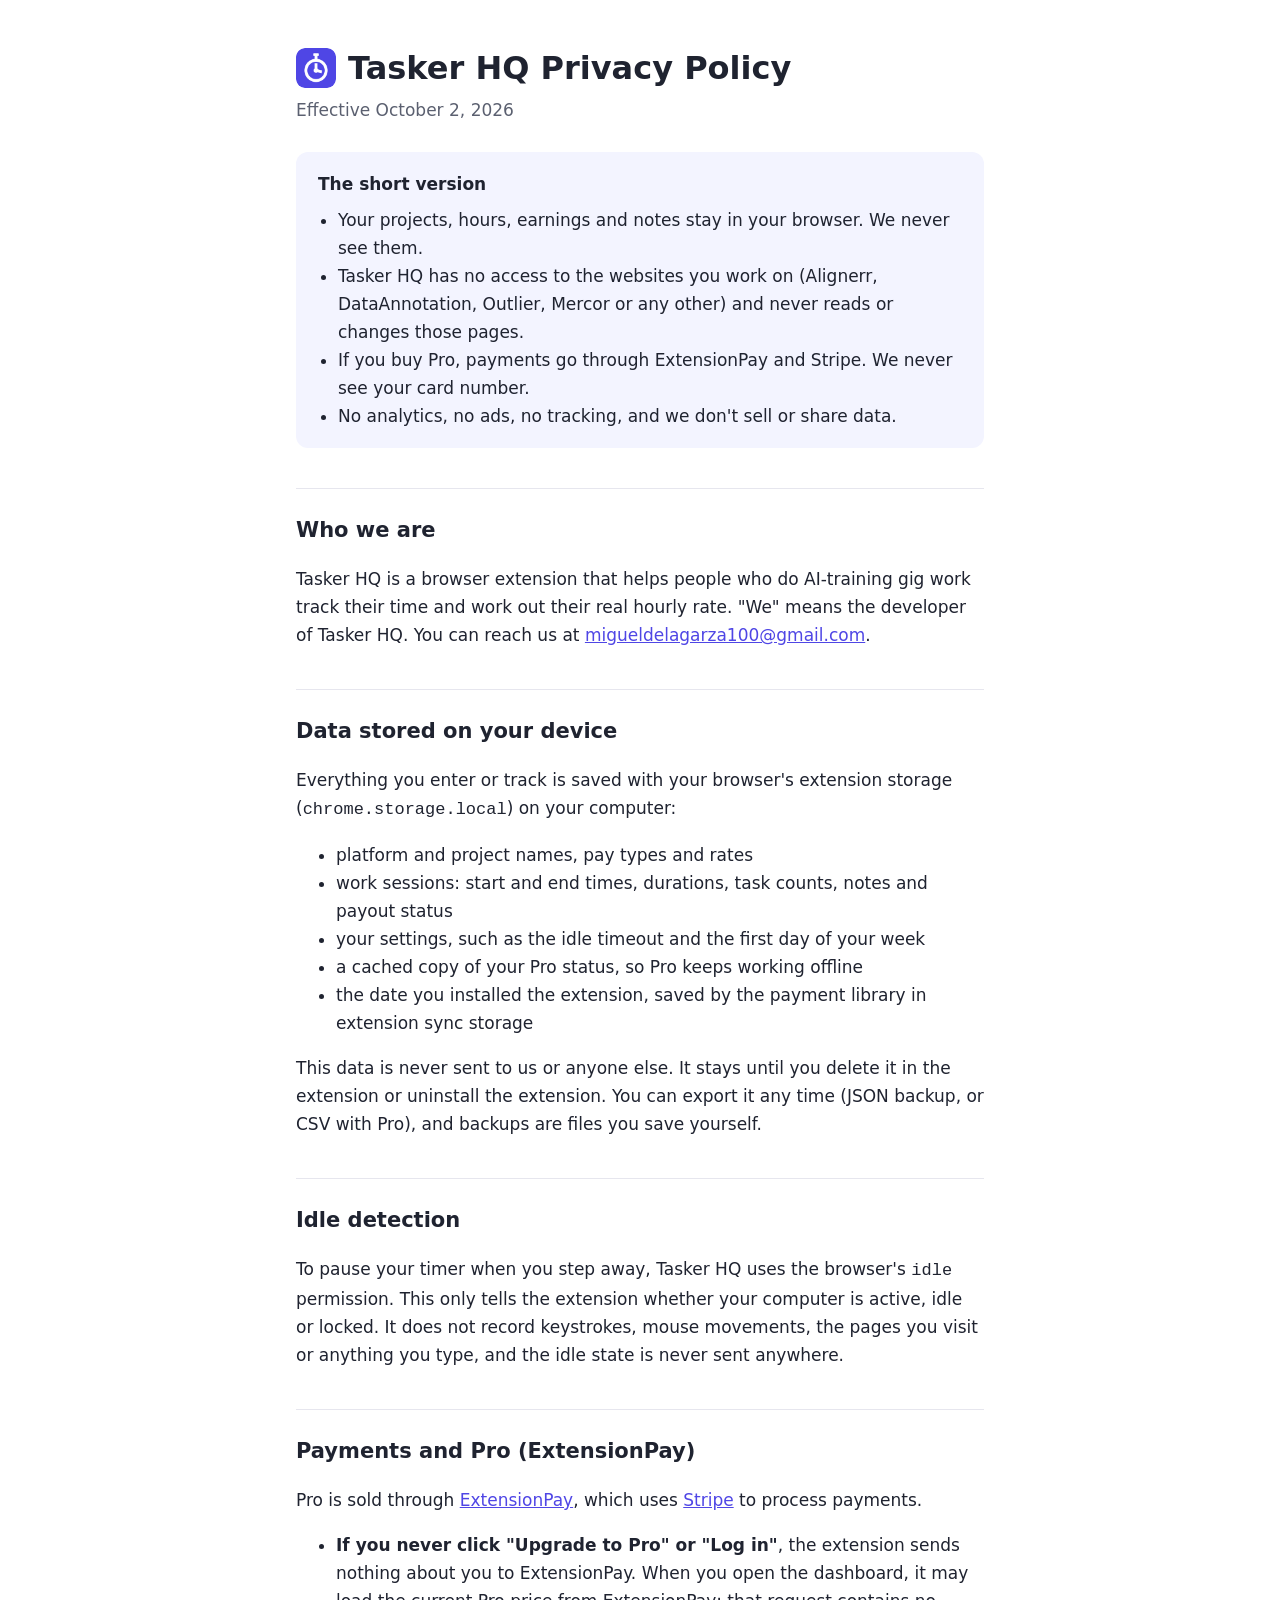
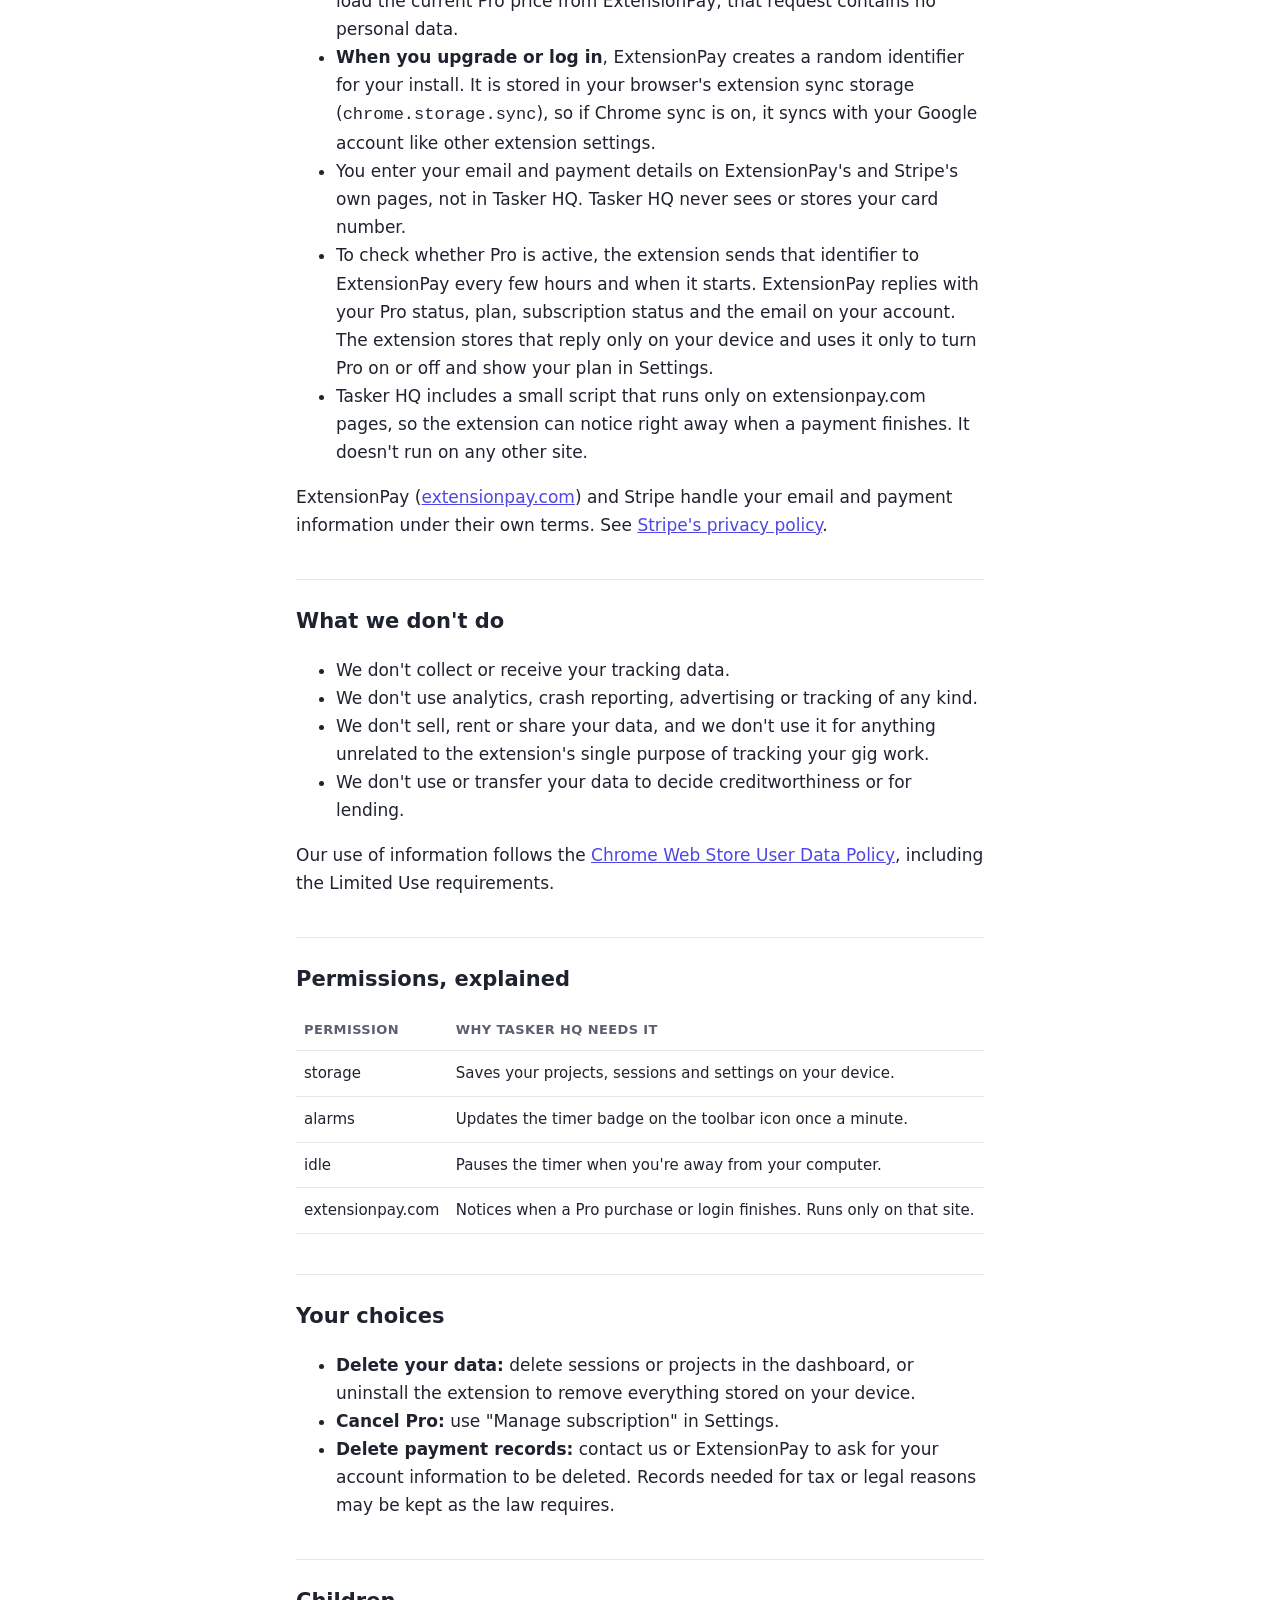
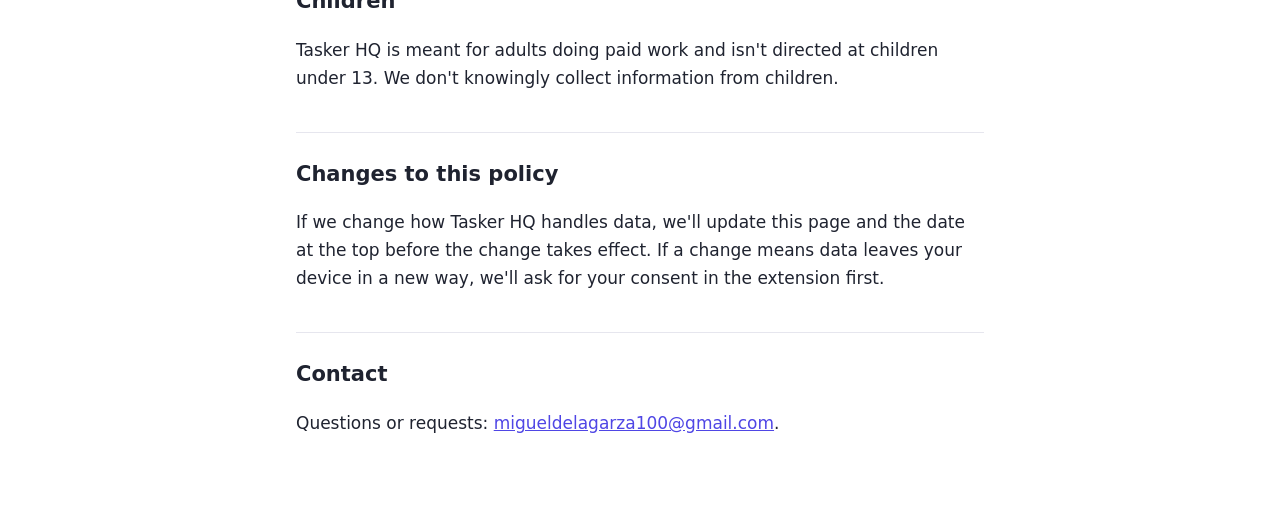
==== privacy.html @ d7910648 "Add Tasker HQ privacy policy and landing page Co-Authored-By: Claude Opus 5.5 <noreply@anthropic.com" ====
<!doctype html>
<html lang="en">
<head>
<meta charset="utf-8">
<meta name="viewport" content="width=device-width, initial-scale=1">
<title>Tasker HQ Privacy Policy</title>
<meta name="description" content="How the Tasker HQ browser extension handles your data.">
<style>
  :root {
    --bg: #ffffff; --text: #1f2330; --muted: #5b6070; --accent: #4f46e5; --rule: #e6e6ee; --callout: #f3f4ff;
    color-scheme: light;
  }
  @media (prefers-color-scheme: dark) {
    :root:not([data-theme="light"]) {
      --bg: #111117; --text: #e9e9f0; --muted: #a0a3b1; --accent: #8b93ff; --rule: #2a2a35; --callout: #1b1b2a;
      color-scheme: dark;
    }
  }
  * { box-sizing: border-box; }
  body {
    margin: 0; background: var(--bg); color: var(--text);
    font: 17px/1.65 system-ui, -apple-system, "Segoe UI", Roboto, sans-serif;
  }
  main { max-width: 720px; margin: 0 auto; padding: 48px 16px 80px; }
  header { display: flex; align-items: center; gap: 12px; margin-bottom: 8px; }
  header img { width: 40px; height: 40px; border-radius: 9px; }
  h1 { font-size: 32px; line-height: 1.2; margin: 0; }
  h2 { font-size: 21px; margin: 40px 0 8px; padding-top: 24px; border-top: 1px solid var(--rule); }
  .meta { color: var(--muted); margin: 0 0 28px; }
  .summary { background: var(--callout); border-radius: 12px; padding: 18px 22px; }
  .summary ul { margin: 8px 0 0; padding-left: 20px; }
  a { color: var(--accent); }
  table { width: 100%; border-collapse: collapse; font-size: 15px; margin: 12px 0; }
  th, td { text-align: left; vertical-align: top; padding: 10px 8px; border-bottom: 1px solid var(--rule); }
  th { color: var(--muted); font-weight: 600; font-size: 13px; text-transform: uppercase; letter-spacing: .03em; }
  @media (max-width: 560px) { table, thead, tbody, tr, th, td { display: block; } thead { display: none; } td { border: none; padding: 2px 0; } tr { border-bottom: 1px solid var(--rule); padding: 10px 0; } td:first-child { font-weight: 600; } }
</style>
</head>
<body>
<main>
  <header>
    <img src="icon.png" alt="">
    <h1>Tasker HQ Privacy Policy</h1>
  </header>
  <p class="meta">Effective October 2, 2026</p>

  <div class="summary">
    <strong>The short version</strong>
    <ul>
      <li>Your projects, hours, earnings and notes stay in your browser. We never see them.</li>
      <li>Tasker HQ has no access to the websites you work on (Alignerr, DataAnnotation, Outlier, Mercor or any other) and never reads or changes those pages.</li>
      <li>If you buy Pro, payments go through ExtensionPay and Stripe. We never see your card number.</li>
      <li>No analytics, no ads, no tracking, and we don't sell or share data.</li>
    </ul>
  </div>

  <h2>Who we are</h2>
  <p>Tasker HQ is a browser extension that helps people who do AI-training gig work track their time and work out their real hourly rate. "We" means the developer of Tasker HQ. You can reach us at <a href="mailto:migueldelagarza100@gmail.com">migueldelagarza100@gmail.com</a>.</p>

  <h2>Data stored on your device</h2>
  <p>Everything you enter or track is saved with your browser's extension storage (<code>chrome.storage.local</code>) on your computer:</p>
  <ul>
    <li>platform and project names, pay types and rates</li>
    <li>work sessions: start and end times, durations, task counts, notes and payout status</li>
    <li>your settings, such as the idle timeout and the first day of your week</li>
    <li>a cached copy of your Pro status, so Pro keeps working offline</li>
    <li>the date you installed the extension, saved by the payment library in extension sync storage</li>
  </ul>
  <p>This data is never sent to us or anyone else. It stays until you delete it in the extension or uninstall the extension. You can export it any time (JSON backup, or CSV with Pro), and backups are files you save yourself.</p>

  <h2>Idle detection</h2>
  <p>To pause your timer when you step away, Tasker HQ uses the browser's <code>idle</code> permission. This only tells the extension whether your computer is active, idle or locked. It does not record keystrokes, mouse movements, the pages you visit or anything you type, and the idle state is never sent anywhere.</p>

  <h2>Payments and Pro (ExtensionPay)</h2>
  <p>Pro is sold through <a href="https://extensionpay.com">ExtensionPay</a>, which uses <a href="https://stripe.com">Stripe</a> to process payments.</p>
  <ul>
    <li><strong>If you never click "Upgrade to Pro" or "Log in"</strong>, the extension sends nothing about you to ExtensionPay. When you open the dashboard, it may load the current Pro price from ExtensionPay; that request contains no personal data.</li>
    <li><strong>When you upgrade or log in</strong>, ExtensionPay creates a random identifier for your install. It is stored in your browser's extension sync storage (<code>chrome.storage.sync</code>), so if Chrome sync is on, it syncs with your Google account like other extension settings.</li>
    <li>You enter your email and payment details on ExtensionPay's and Stripe's own pages, not in Tasker HQ. Tasker HQ never sees or stores your card number.</li>
    <li>To check whether Pro is active, the extension sends that identifier to ExtensionPay every few hours and when it starts. ExtensionPay replies with your Pro status, plan, subscription status and the email on your account. The extension stores that reply only on your device and uses it only to turn Pro on or off and show your plan in Settings.</li>
    <li>Tasker HQ includes a small script that runs only on extensionpay.com pages, so the extension can notice right away when a payment finishes. It doesn't run on any other site.</li>
  </ul>
  <p>ExtensionPay (<a href="https://extensionpay.com">extensionpay.com</a>) and Stripe handle your email and payment information under their own terms. See <a href="https://stripe.com/privacy">Stripe's privacy policy</a>.</p>

  <h2>What we don't do</h2>
  <ul>
    <li>We don't collect or receive your tracking data.</li>
    <li>We don't use analytics, crash reporting, advertising or tracking of any kind.</li>
    <li>We don't sell, rent or share your data, and we don't use it for anything unrelated to the extension's single purpose of tracking your gig work.</li>
    <li>We don't use or transfer your data to decide creditworthiness or for lending.</li>
  </ul>
  <p>Our use of information follows the <a href="https://developer.chrome.com/docs/webstore/program-policies/user-data-faq">Chrome Web Store User Data Policy</a>, including the Limited Use requirements.</p>

  <h2>Permissions, explained</h2>
  <table>
    <thead><tr><th>Permission</th><th>Why Tasker HQ needs it</th></tr></thead>
    <tbody>
      <tr><td>storage</td><td>Saves your projects, sessions and settings on your device.</td></tr>
      <tr><td>alarms</td><td>Updates the timer badge on the toolbar icon once a minute.</td></tr>
      <tr><td>idle</td><td>Pauses the timer when you're away from your computer.</td></tr>
      <tr><td>extensionpay.com</td><td>Notices when a Pro purchase or login finishes. Runs only on that site.</td></tr>
    </tbody>
  </table>

  <h2>Your choices</h2>
  <ul>
    <li><strong>Delete your data:</strong> delete sessions or projects in the dashboard, or uninstall the extension to remove everything stored on your device.</li>
    <li><strong>Cancel Pro:</strong> use "Manage subscription" in Settings.</li>
    <li><strong>Delete payment records:</strong> contact us or ExtensionPay to ask for your account information to be deleted. Records needed for tax or legal reasons may be kept as the law requires.</li>
  </ul>

  <h2>Children</h2>
  <p>Tasker HQ is meant for adults doing paid work and isn't directed at children under 13. We don't knowingly collect information from children.</p>

  <h2>Changes to this policy</h2>
  <p>If we change how Tasker HQ handles data, we'll update this page and the date at the top before the change takes effect. If a change means data leaves your device in a new way, we'll ask for your consent in the extension first.</p>

  <h2>Contact</h2>
  <p>Questions or requests: <a href="mailto:migueldelagarza100@gmail.com">migueldelagarza100@gmail.com</a>.</p>
</main>
</body>
</html>
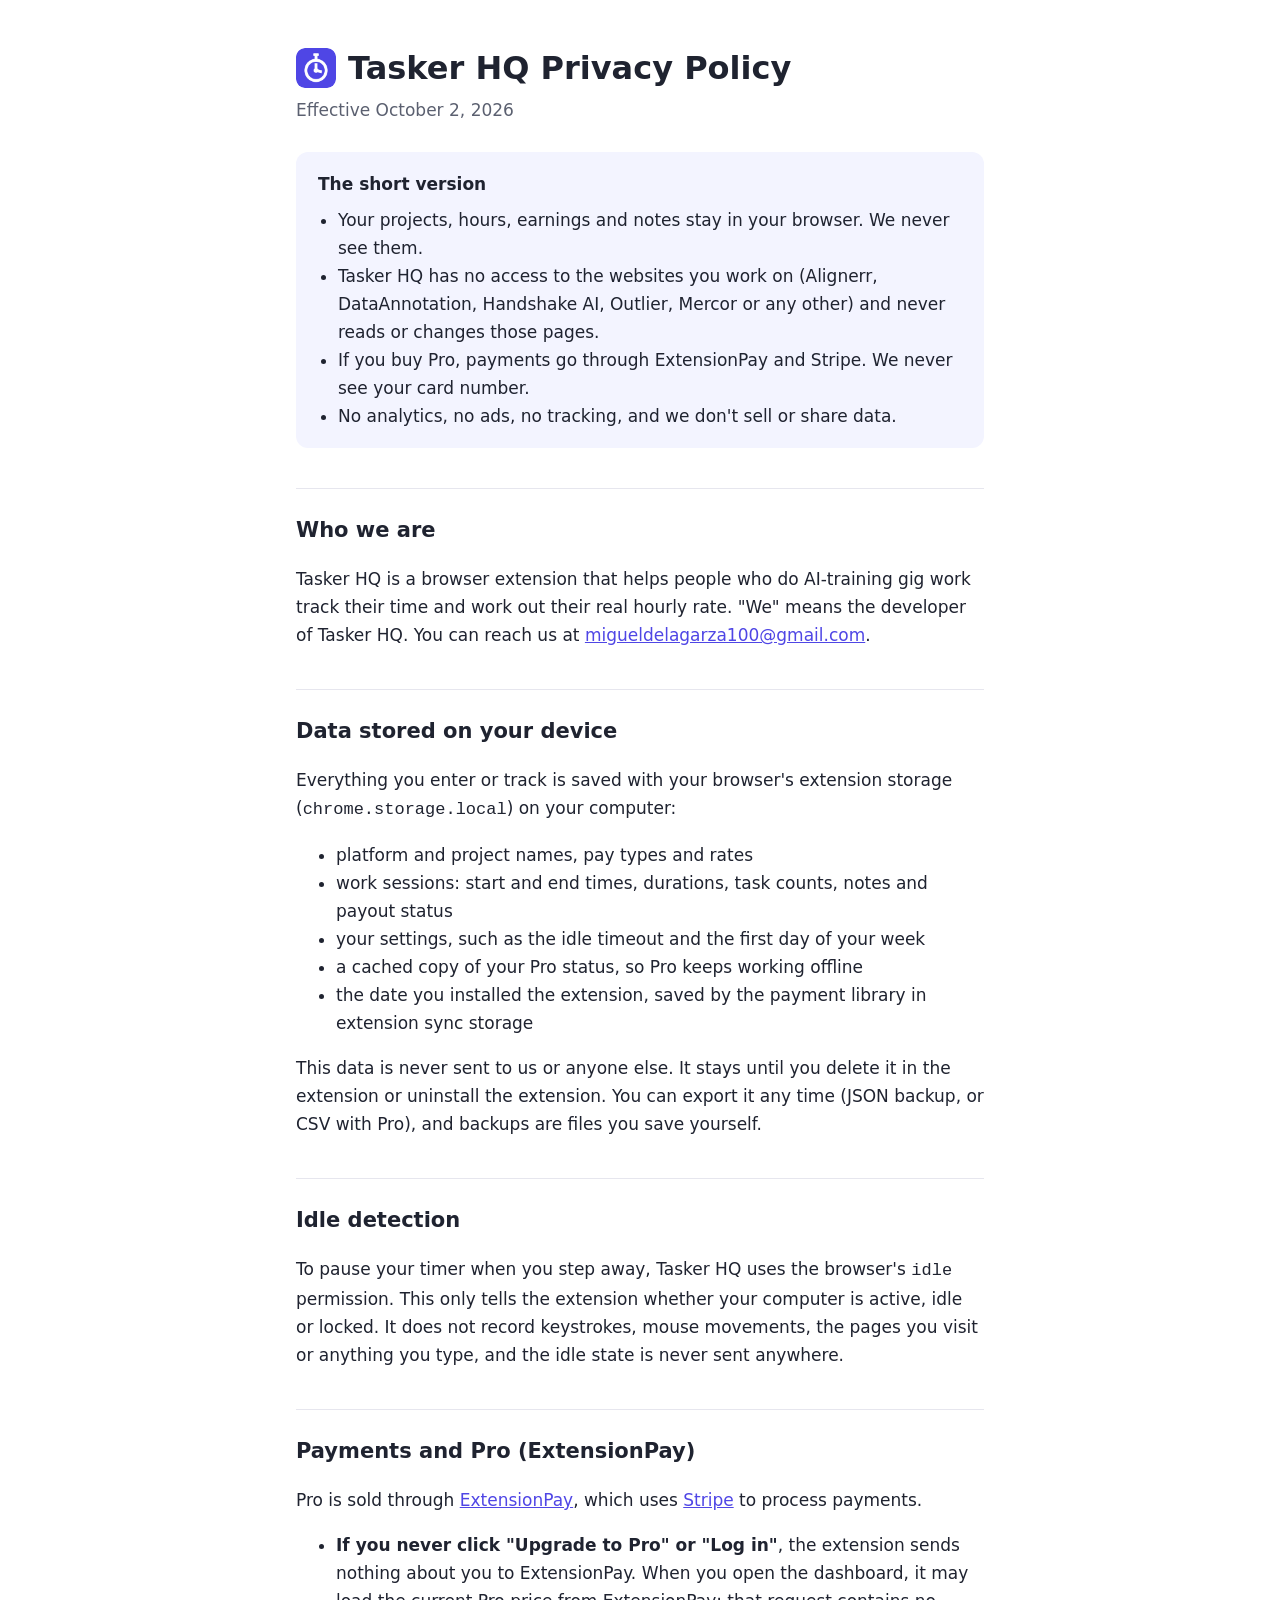
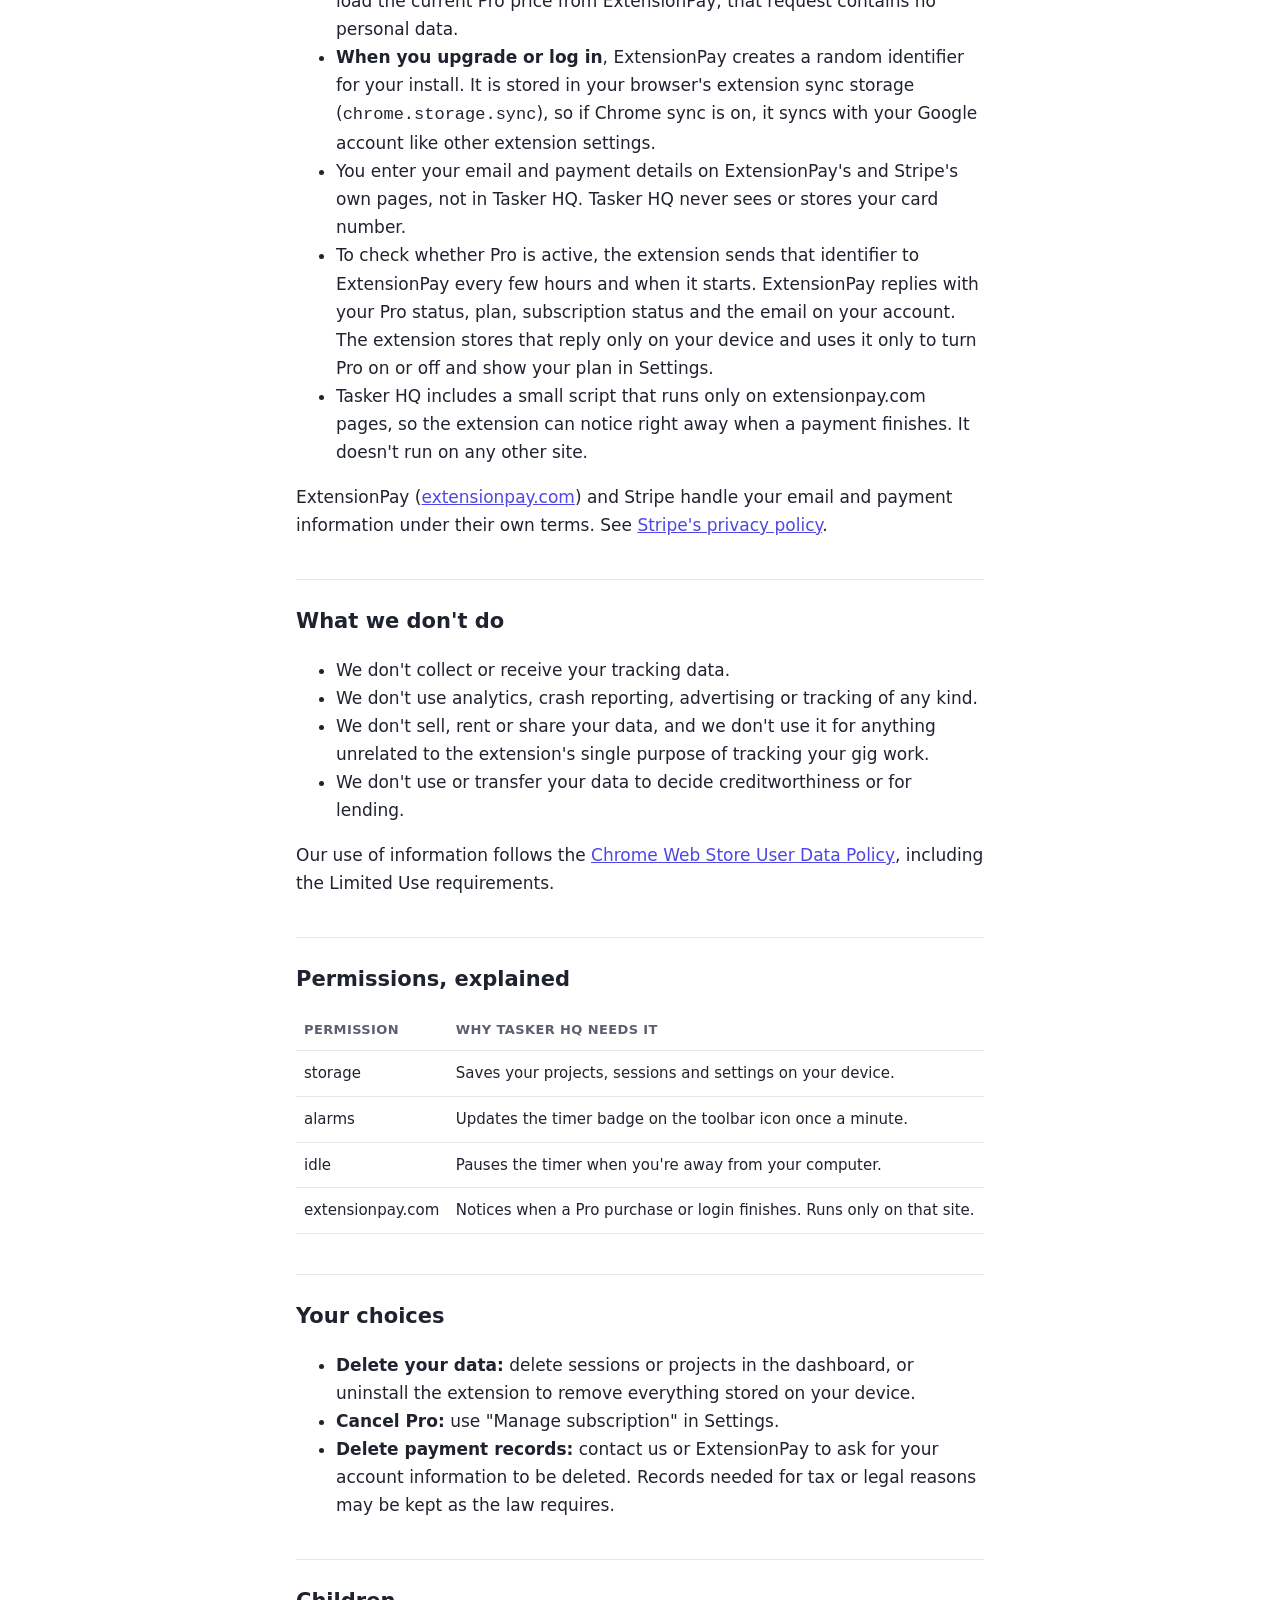
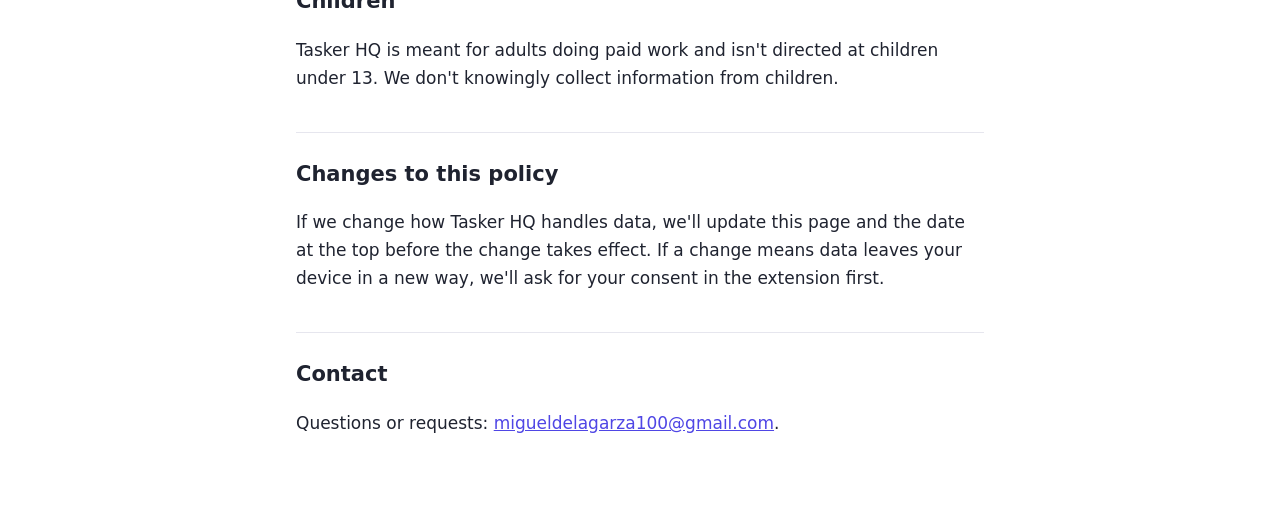
==== commit 22a03ed9: "Mention Handshake AI among supported platforms Co-Authored-By: Claude Opus 5.5 <noreply@anthropic.co" ====
--- a/privacy.html
+++ b/privacy.html
@@ -48,7 +48,7 @@
     <strong>The short version</strong>
     <ul>
       <li>Your projects, hours, earnings and notes stay in your browser. We never see them.</li>
-      <li>Tasker HQ has no access to the websites you work on (Alignerr, DataAnnotation, Outlier, Mercor or any other) and never reads or changes those pages.</li>
+      <li>Tasker HQ has no access to the websites you work on (Alignerr, DataAnnotation, Handshake AI, Outlier, Mercor or any other) and never reads or changes those pages.</li>
       <li>If you buy Pro, payments go through ExtensionPay and Stripe. We never see your card number.</li>
       <li>No analytics, no ads, no tracking, and we don't sell or share data.</li>
     </ul>
